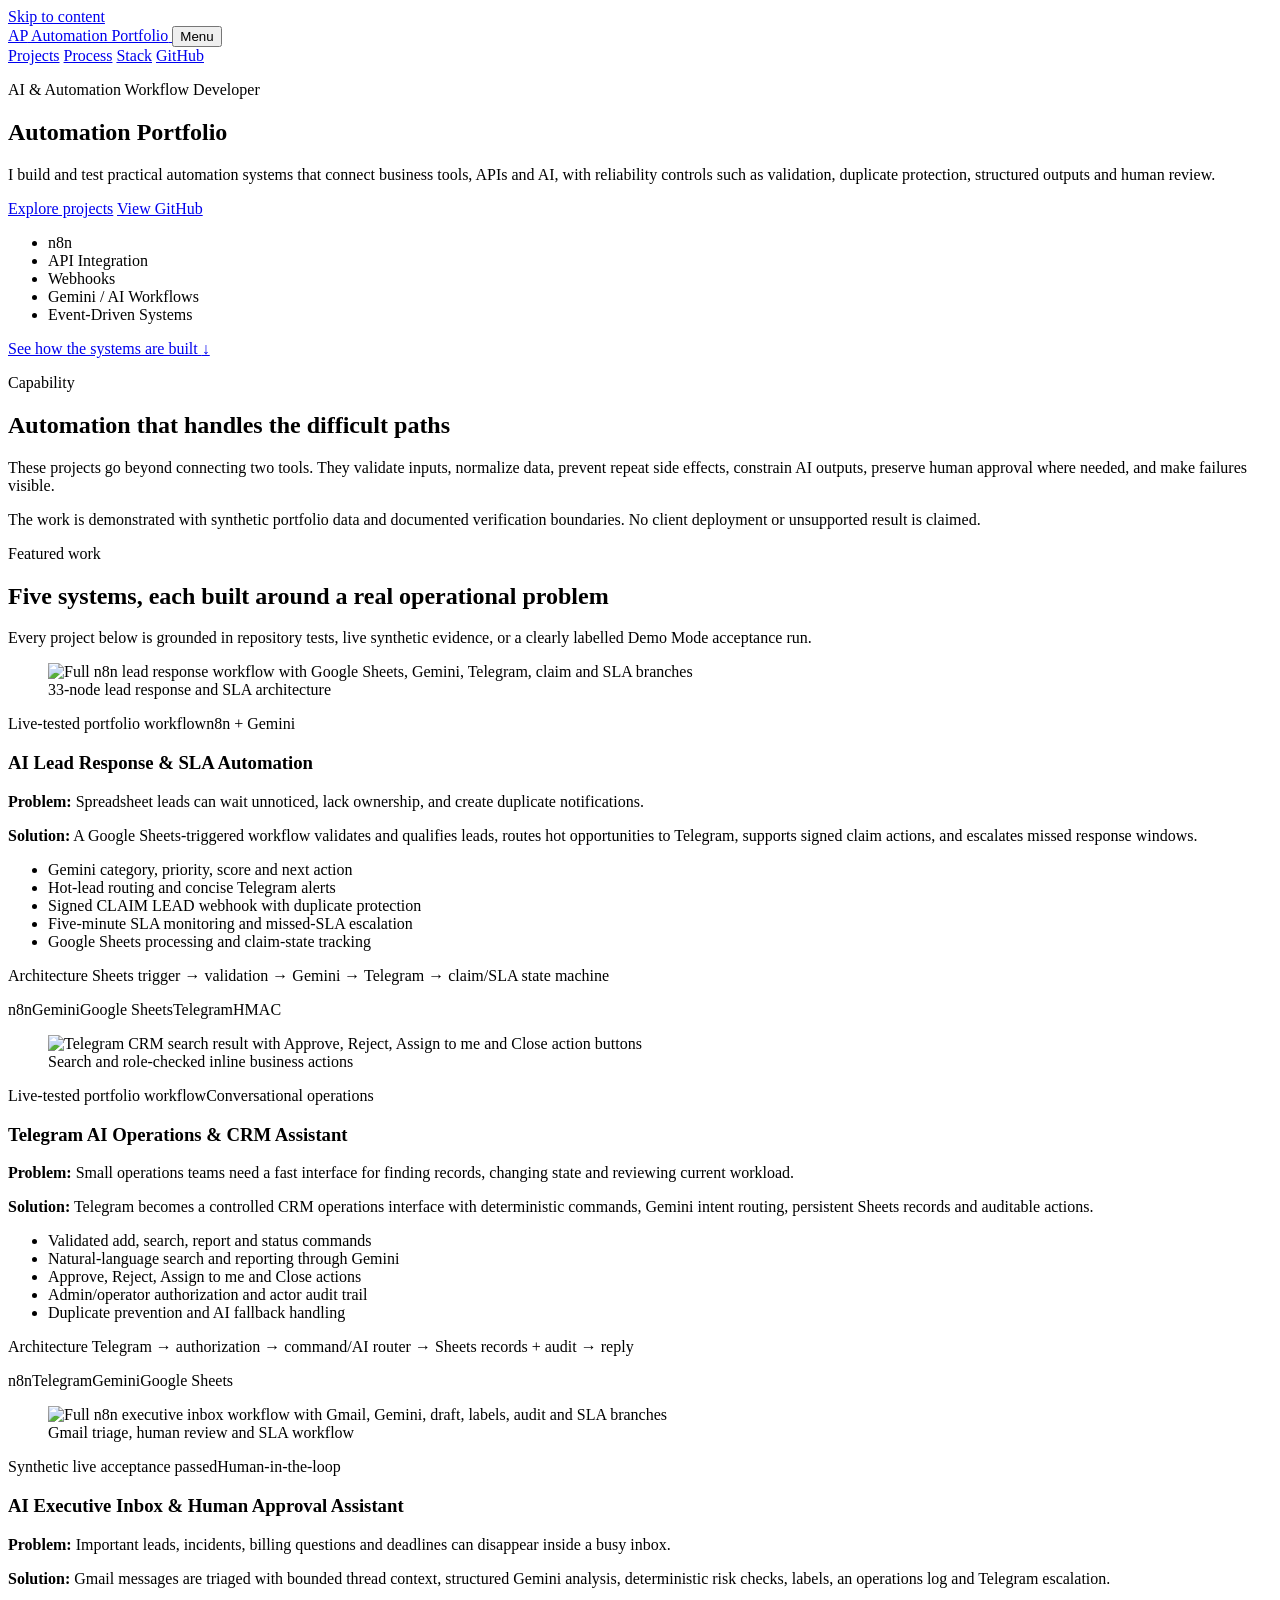
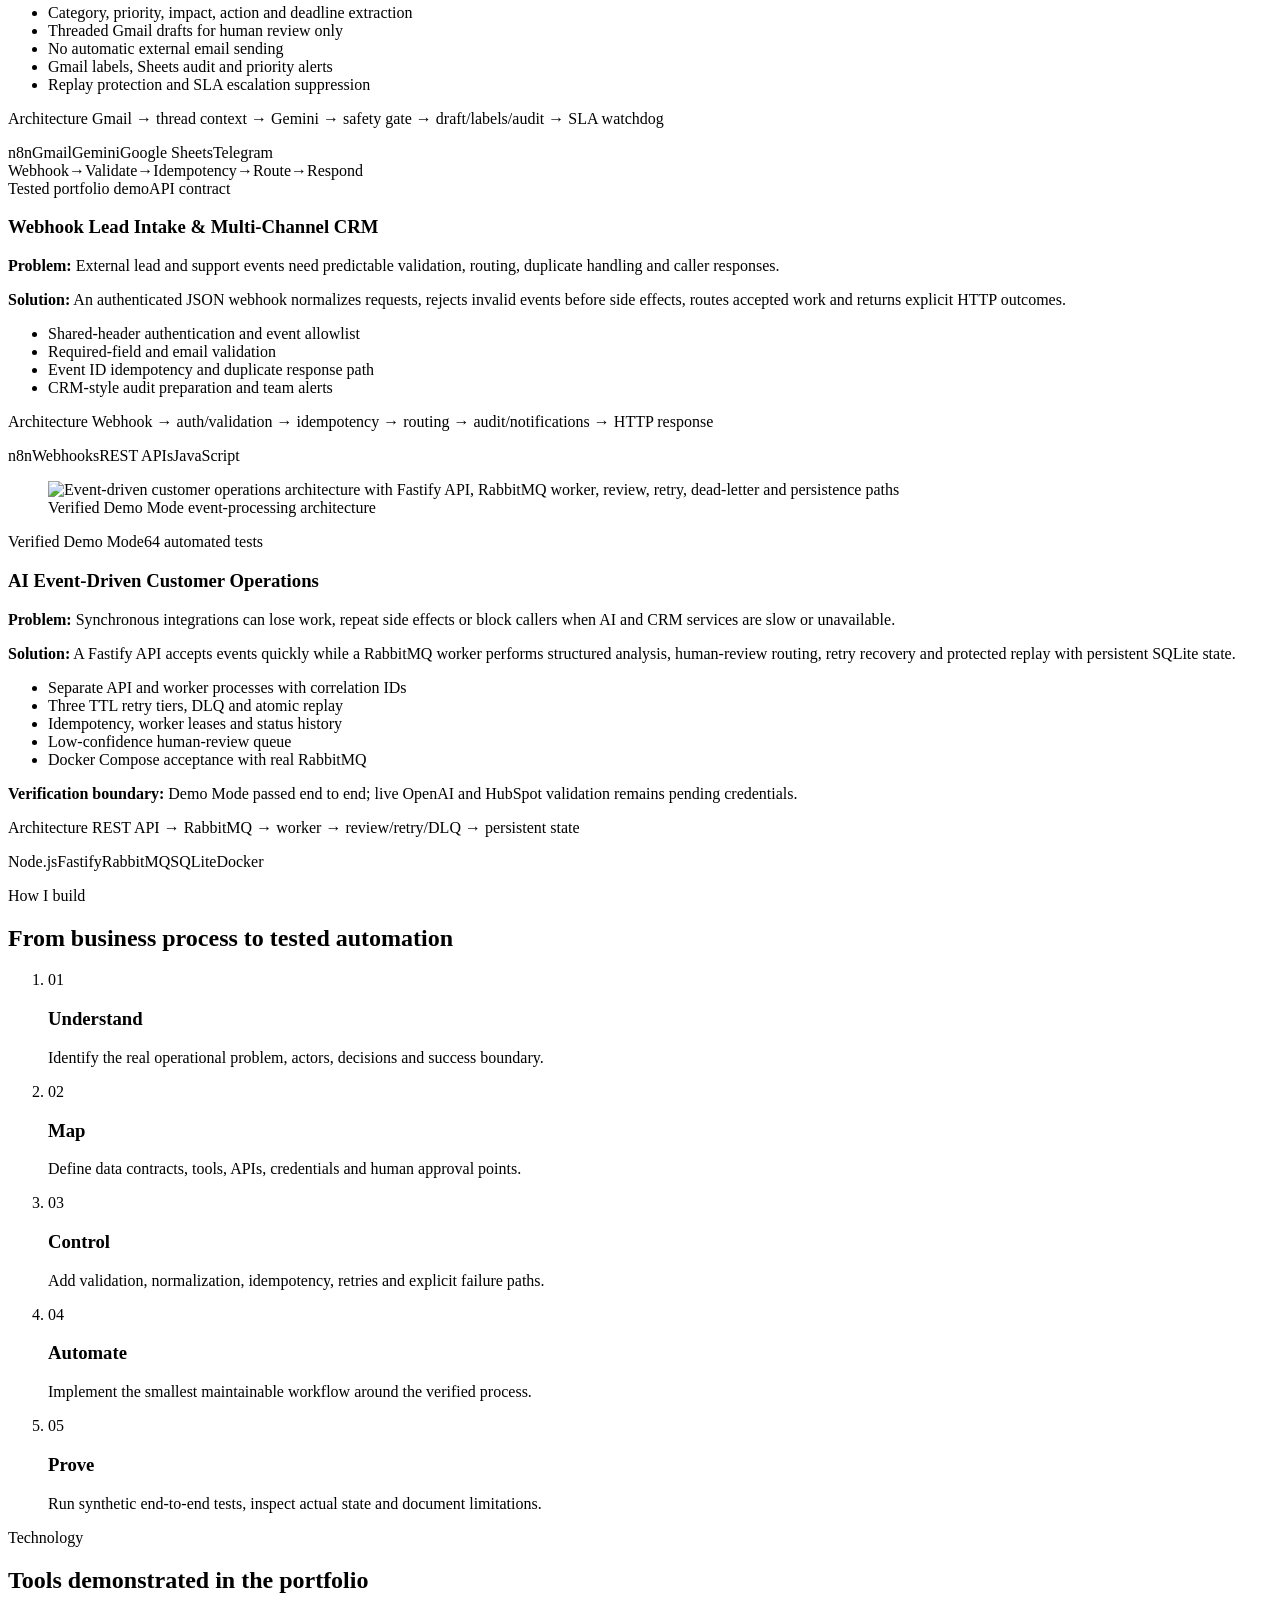
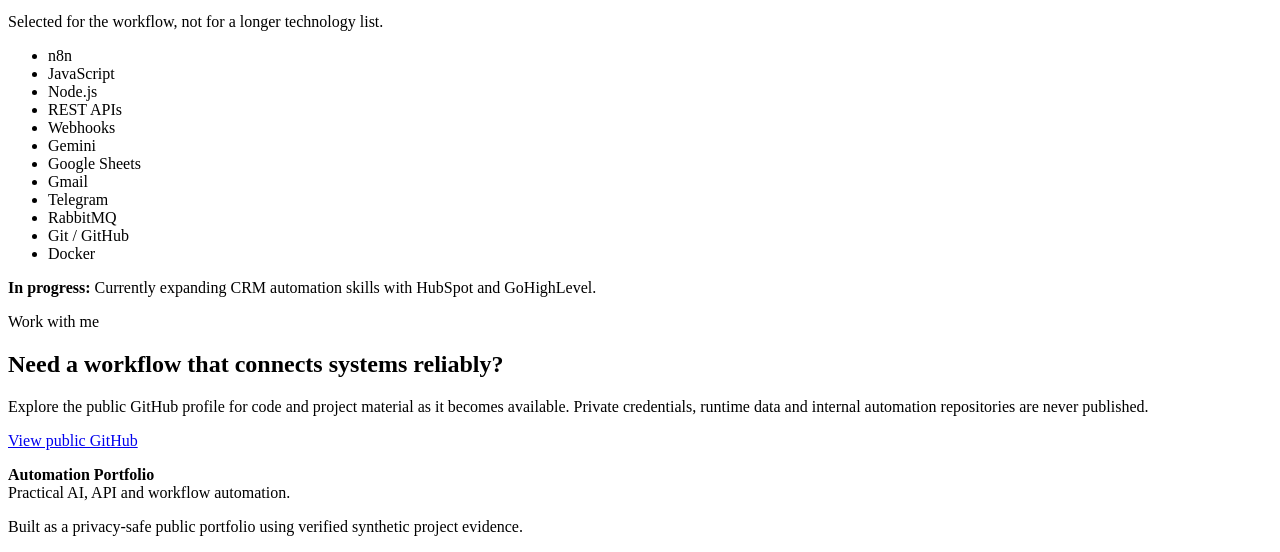
==== index.html @ 81e3103d "feat: add verified automation portfolio content" ====
<!doctype html>
<html lang="en">
<head>
  <meta charset="utf-8">
  <meta name="viewport" content="width=device-width, initial-scale=1">
  <title>Automation Portfolio | AI &amp; Automation Workflow Developer</title>
  <meta name="description" content="Practical n8n automation, AI workflows, APIs, webhooks, Gmail, Google Sheets, Telegram and event-driven integrations.">
  <meta name="theme-color" content="#102a2a">
  <meta property="og:type" content="website">
  <meta property="og:title" content="Automation Portfolio">
  <meta property="og:site_name" content="Automation Portfolio">
  <meta property="og:description" content="Practical automation systems built with n8n, APIs, AI, Google Workspace, Telegram and event-driven architecture.">
  <meta property="og:image" content="assets/lead-rescue-workflow.png">
  <link rel="icon" href="assets/favicon.svg" type="image/svg+xml">
  <link rel="stylesheet" href="styles.css">
  <script src="script.js" defer></script>
</head>
<body>
  <a class="skip-link" href="#main">Skip to content</a>

  <header class="site-header">
    <nav class="site-nav" aria-label="Primary navigation">
      <a class="brand" href="#top" aria-label="Automation Portfolio home">
        <span class="brand-mark" aria-hidden="true">AP</span>
        <span>Automation Portfolio</span>
      </a>
      <button class="nav-toggle" type="button" aria-expanded="false" aria-controls="nav-links">Menu</button>
      <div class="nav-links" id="nav-links">
        <a href="#projects">Projects</a>
        <a href="#process">Process</a>
        <a href="#stack">Stack</a>
        <a class="nav-github" href="https://github.com/Aditi727" target="_blank" rel="noreferrer">GitHub</a>
      </div>
    </nav>
  </header>

  <main id="main">
    <section class="hero" id="top" aria-labelledby="hero-title">
      <div class="hero-overlay" aria-hidden="true"></div>
      <div class="hero-content">
        <p class="eyebrow">AI &amp; Automation Workflow Developer</p>
        <h1 id="hero-title">Automation Portfolio</h1>
        <p class="hero-copy">I build and test practical automation systems that connect business tools, APIs and AI, with reliability controls such as validation, duplicate protection, structured outputs and human review.</p>
        <div class="hero-actions">
          <a class="button button-primary" href="#projects">Explore projects</a>
          <a class="button button-secondary" href="https://github.com/Aditi727" target="_blank" rel="noreferrer">View GitHub</a>
        </div>
        <ul class="capability-tags" aria-label="Core capabilities">
          <li>n8n</li>
          <li>API Integration</li>
          <li>Webhooks</li>
          <li>Gemini / AI Workflows</li>
          <li>Event-Driven Systems</li>
        </ul>
      </div>
      <a class="hero-next" href="#capability">See how the systems are built <span aria-hidden="true">↓</span></a>
    </section>

    <section class="section capability" id="capability" aria-labelledby="capability-title">
      <div class="section-shell capability-grid">
        <div>
          <p class="section-kicker">Capability</p>
          <h2 id="capability-title">Automation that handles the difficult paths</h2>
        </div>
        <div class="capability-copy">
          <p>These projects go beyond connecting two tools. They validate inputs, normalize data, prevent repeat side effects, constrain AI outputs, preserve human approval where needed, and make failures visible.</p>
          <p>The work is demonstrated with synthetic portfolio data and documented verification boundaries. No client deployment or unsupported result is claimed.</p>
        </div>
      </div>
    </section>

    <section class="section projects" id="projects" aria-labelledby="projects-title">
      <div class="section-shell">
        <div class="section-heading">
          <div>
            <p class="section-kicker">Featured work</p>
            <h2 id="projects-title">Five systems, each built around a real operational problem</h2>
          </div>
          <p>Every project below is grounded in repository tests, live synthetic evidence, or a clearly labelled Demo Mode acceptance run.</p>
        </div>

        <div class="project-list">
          <article class="project" data-project="lead-rescue">
            <figure class="project-media project-media-workflow">
              <img src="assets/lead-rescue-workflow.png" alt="Full n8n lead response workflow with Google Sheets, Gemini, Telegram, claim and SLA branches" loading="lazy" width="1600" height="1600">
              <figcaption>33-node lead response and SLA architecture</figcaption>
            </figure>
            <div class="project-body">
              <div class="project-meta"><span>Live-tested portfolio workflow</span><span>n8n + Gemini</span></div>
              <h3>AI Lead Response &amp; SLA Automation</h3>
              <p class="project-problem"><strong>Problem:</strong> Spreadsheet leads can wait unnoticed, lack ownership, and create duplicate notifications.</p>
              <p><strong>Solution:</strong> A Google Sheets-triggered workflow validates and qualifies leads, routes hot opportunities to Telegram, supports signed claim actions, and escalates missed response windows.</p>
              <ul class="feature-list">
                <li>Gemini category, priority, score and next action</li>
                <li>Hot-lead routing and concise Telegram alerts</li>
                <li>Signed CLAIM LEAD webhook with duplicate protection</li>
                <li>Five-minute SLA monitoring and missed-SLA escalation</li>
                <li>Google Sheets processing and claim-state tracking</li>
              </ul>
              <p class="architecture"><span>Architecture</span> Sheets trigger → validation → Gemini → Telegram → claim/SLA state machine</p>
              <div class="tech-row"><span>n8n</span><span>Gemini</span><span>Google Sheets</span><span>Telegram</span><span>HMAC</span></div>
            </div>
          </article>

          <article class="project project-reverse" data-project="telegram-ops">
            <figure class="project-media">
              <img src="assets/telegram-actions.png" alt="Telegram CRM search result with Approve, Reject, Assign to me and Close action buttons" loading="lazy" width="993" height="690">
              <figcaption>Search and role-checked inline business actions</figcaption>
            </figure>
            <div class="project-body">
              <div class="project-meta"><span>Live-tested portfolio workflow</span><span>Conversational operations</span></div>
              <h3>Telegram AI Operations &amp; CRM Assistant</h3>
              <p class="project-problem"><strong>Problem:</strong> Small operations teams need a fast interface for finding records, changing state and reviewing current workload.</p>
              <p><strong>Solution:</strong> Telegram becomes a controlled CRM operations interface with deterministic commands, Gemini intent routing, persistent Sheets records and auditable actions.</p>
              <ul class="feature-list">
                <li>Validated add, search, report and status commands</li>
                <li>Natural-language search and reporting through Gemini</li>
                <li>Approve, Reject, Assign to me and Close actions</li>
                <li>Admin/operator authorization and actor audit trail</li>
                <li>Duplicate prevention and AI fallback handling</li>
              </ul>
              <p class="architecture"><span>Architecture</span> Telegram → authorization → command/AI router → Sheets records + audit → reply</p>
              <div class="tech-row"><span>n8n</span><span>Telegram</span><span>Gemini</span><span>Google Sheets</span></div>
            </div>
          </article>

          <article class="project" data-project="inbox-assistant">
            <figure class="project-media project-media-wide">
              <img src="assets/inbox-workflow.png" alt="Full n8n executive inbox workflow with Gmail, Gemini, draft, labels, audit and SLA branches" loading="lazy" width="3210" height="1440">
              <figcaption>Gmail triage, human review and SLA workflow</figcaption>
            </figure>
            <div class="project-body">
              <div class="project-meta"><span>Synthetic live acceptance passed</span><span>Human-in-the-loop</span></div>
              <h3>AI Executive Inbox &amp; Human Approval Assistant</h3>
              <p class="project-problem"><strong>Problem:</strong> Important leads, incidents, billing questions and deadlines can disappear inside a busy inbox.</p>
              <p><strong>Solution:</strong> Gmail messages are triaged with bounded thread context, structured Gemini analysis, deterministic risk checks, labels, an operations log and Telegram escalation.</p>
              <ul class="feature-list">
                <li>Category, priority, impact, action and deadline extraction</li>
                <li>Threaded Gmail drafts for human review only</li>
                <li>No automatic external email sending</li>
                <li>Gmail labels, Sheets audit and priority alerts</li>
                <li>Replay protection and SLA escalation suppression</li>
              </ul>
              <p class="architecture"><span>Architecture</span> Gmail → thread context → Gemini → safety gate → draft/labels/audit → SLA watchdog</p>
              <div class="tech-row"><span>n8n</span><span>Gmail</span><span>Gemini</span><span>Google Sheets</span><span>Telegram</span></div>
            </div>
          </article>

          <article class="project project-compact" data-project="webhook-crm">
            <div class="project-diagram" role="img" aria-label="Webhook intake architecture from authenticated request through validation, routing and controlled response">
              <span>Webhook</span><b aria-hidden="true">→</b><span>Validate</span><b aria-hidden="true">→</b><span>Idempotency</span><b aria-hidden="true">→</b><span>Route</span><b aria-hidden="true">→</b><span>Respond</span>
            </div>
            <div class="project-body">
              <div class="project-meta"><span>Tested portfolio demo</span><span>API contract</span></div>
              <h3>Webhook Lead Intake &amp; Multi-Channel CRM</h3>
              <p class="project-problem"><strong>Problem:</strong> External lead and support events need predictable validation, routing, duplicate handling and caller responses.</p>
              <p><strong>Solution:</strong> An authenticated JSON webhook normalizes requests, rejects invalid events before side effects, routes accepted work and returns explicit HTTP outcomes.</p>
              <ul class="feature-list">
                <li>Shared-header authentication and event allowlist</li>
                <li>Required-field and email validation</li>
                <li>Event ID idempotency and duplicate response path</li>
                <li>CRM-style audit preparation and team alerts</li>
              </ul>
              <p class="architecture"><span>Architecture</span> Webhook → auth/validation → idempotency → routing → audit/notifications → HTTP response</p>
              <div class="tech-row"><span>n8n</span><span>Webhooks</span><span>REST APIs</span><span>JavaScript</span></div>
            </div>
          </article>

          <article class="project project-reverse" data-project="rabbitmq-ops">
            <figure class="project-media project-media-wide">
              <img src="assets/rabbitmq-architecture.png" alt="Event-driven customer operations architecture with Fastify API, RabbitMQ worker, review, retry, dead-letter and persistence paths" loading="lazy" width="1600" height="900">
              <figcaption>Verified Demo Mode event-processing architecture</figcaption>
            </figure>
            <div class="project-body">
              <div class="project-meta"><span class="status-demo">Verified Demo Mode</span><span>64 automated tests</span></div>
              <h3>AI Event-Driven Customer Operations</h3>
              <p class="project-problem"><strong>Problem:</strong> Synchronous integrations can lose work, repeat side effects or block callers when AI and CRM services are slow or unavailable.</p>
              <p><strong>Solution:</strong> A Fastify API accepts events quickly while a RabbitMQ worker performs structured analysis, human-review routing, retry recovery and protected replay with persistent SQLite state.</p>
              <ul class="feature-list">
                <li>Separate API and worker processes with correlation IDs</li>
                <li>Three TTL retry tiers, DLQ and atomic replay</li>
                <li>Idempotency, worker leases and status history</li>
                <li>Low-confidence human-review queue</li>
                <li>Docker Compose acceptance with real RabbitMQ</li>
              </ul>
              <p class="project-boundary"><strong>Verification boundary:</strong> Demo Mode passed end to end; live OpenAI and HubSpot validation remains pending credentials.</p>
              <p class="architecture"><span>Architecture</span> REST API → RabbitMQ → worker → review/retry/DLQ → persistent state</p>
              <div class="tech-row"><span>Node.js</span><span>Fastify</span><span>RabbitMQ</span><span>SQLite</span><span>Docker</span></div>
            </div>
          </article>
        </div>
      </div>
    </section>

    <section class="section process" id="process" aria-labelledby="process-title">
      <div class="section-shell">
        <p class="section-kicker">How I build</p>
        <h2 id="process-title">From business process to tested automation</h2>
        <ol class="process-list">
          <li><span>01</span><h3>Understand</h3><p>Identify the real operational problem, actors, decisions and success boundary.</p></li>
          <li><span>02</span><h3>Map</h3><p>Define data contracts, tools, APIs, credentials and human approval points.</p></li>
          <li><span>03</span><h3>Control</h3><p>Add validation, normalization, idempotency, retries and explicit failure paths.</p></li>
          <li><span>04</span><h3>Automate</h3><p>Implement the smallest maintainable workflow around the verified process.</p></li>
          <li><span>05</span><h3>Prove</h3><p>Run synthetic end-to-end tests, inspect actual state and document limitations.</p></li>
        </ol>
      </div>
    </section>

    <section class="section stack" id="stack" aria-labelledby="stack-title">
      <div class="section-shell stack-layout">
        <div>
          <p class="section-kicker">Technology</p>
          <h2 id="stack-title">Tools demonstrated in the portfolio</h2>
          <p>Selected for the workflow, not for a longer technology list.</p>
        </div>
        <ul class="stack-list" aria-label="Demonstrated technologies">
          <li>n8n</li><li>JavaScript</li><li>Node.js</li><li>REST APIs</li><li>Webhooks</li><li>Gemini</li><li>Google Sheets</li><li>Gmail</li><li>Telegram</li><li>RabbitMQ</li><li>Git / GitHub</li><li>Docker</li>
        </ul>
        <p class="learning-note"><strong>In progress:</strong> Currently expanding CRM automation skills with HubSpot and GoHighLevel.</p>
      </div>
    </section>

    <section class="section contact" id="contact" aria-labelledby="contact-title">
      <div class="section-shell contact-layout">
        <div>
          <p class="section-kicker">Work with me</p>
          <h2 id="contact-title">Need a workflow that connects systems reliably?</h2>
        </div>
        <div>
          <p>Explore the public GitHub profile for code and project material as it becomes available. Private credentials, runtime data and internal automation repositories are never published.</p>
          <a class="button button-dark" href="https://github.com/Aditi727" target="_blank" rel="noreferrer">View public GitHub</a>
        </div>
      </div>
    </section>
  </main>

  <footer class="site-footer">
    <div class="section-shell footer-layout">
      <p><strong>Automation Portfolio</strong><br>Practical AI, API and workflow automation.</p>
      <p>Built as a privacy-safe public portfolio using verified synthetic project evidence.</p>
    </div>
  </footer>

  <dialog class="image-dialog" aria-label="Project screenshot preview">
    <button class="dialog-close" type="button" aria-label="Close image preview">Close</button>
    <img src="assets/lead-rescue-workflow.png" alt="">
    <p></p>
  </dialog>
</body>
</html>
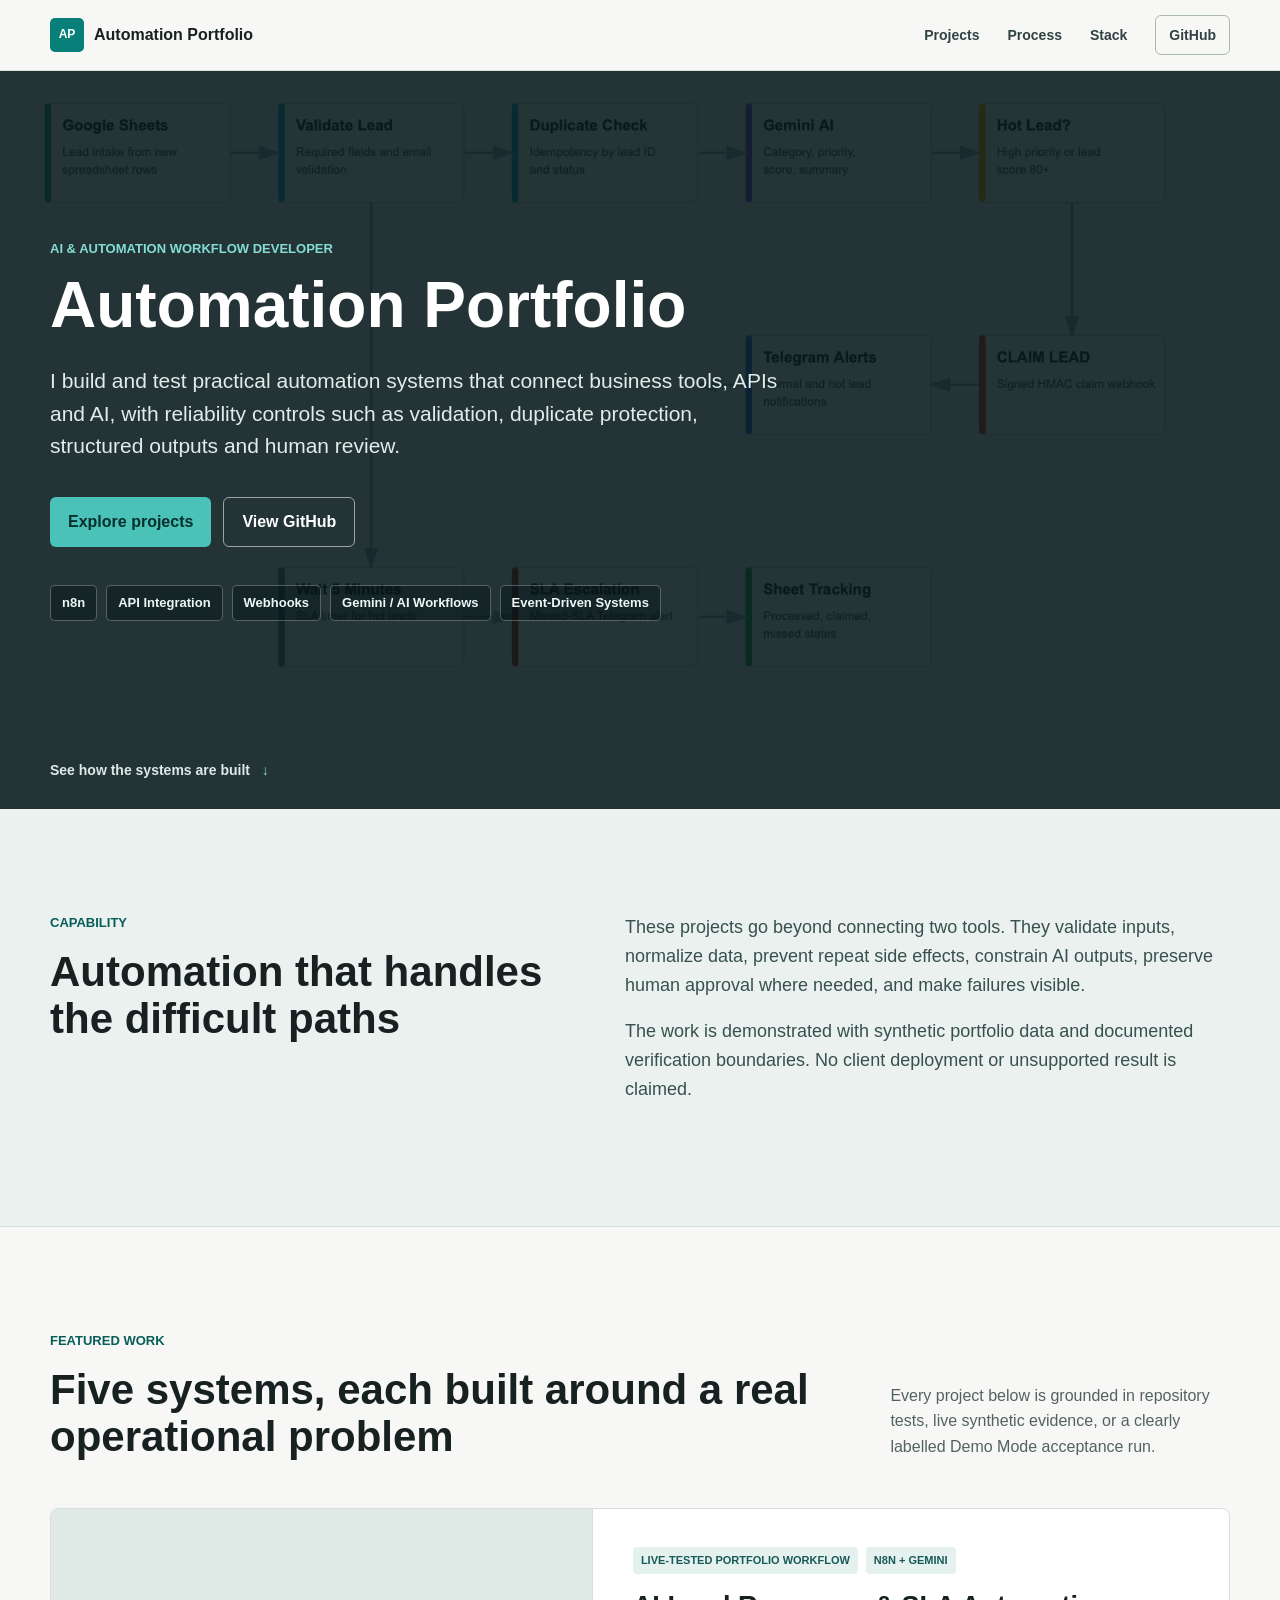
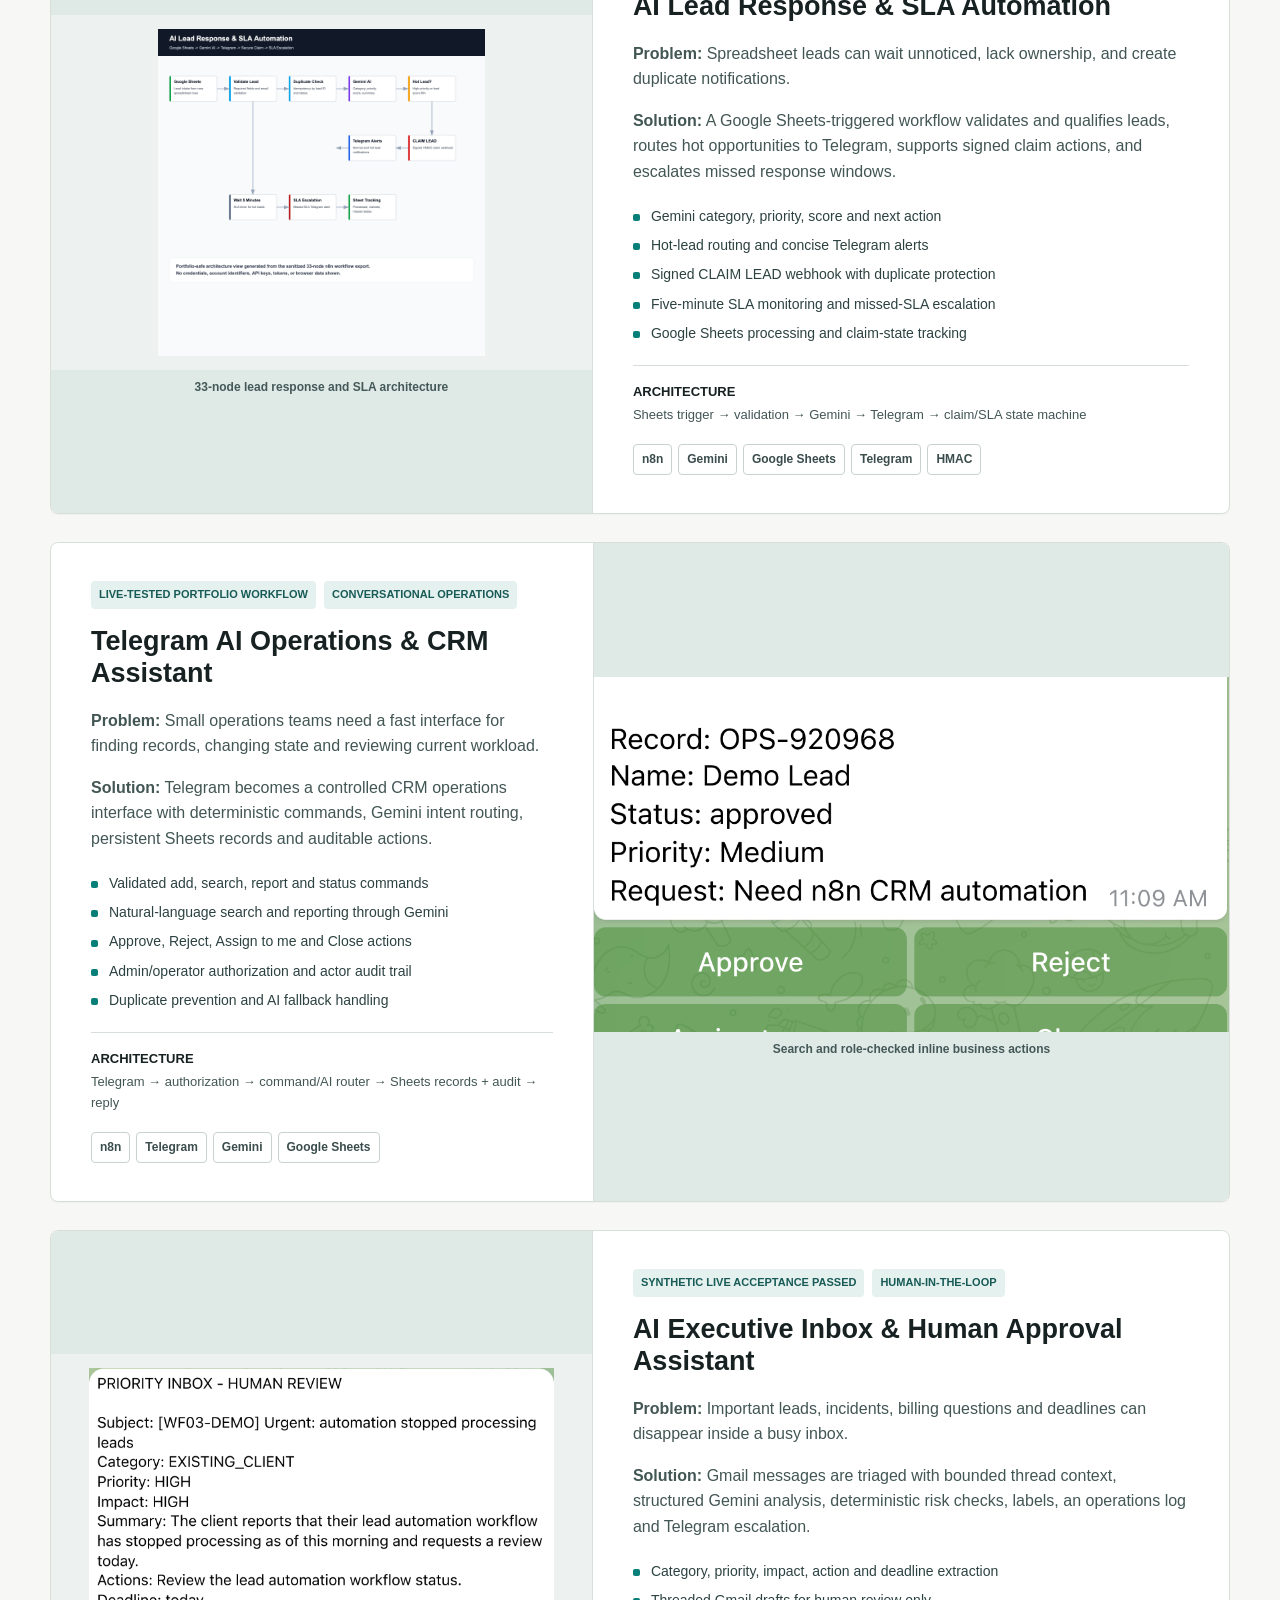
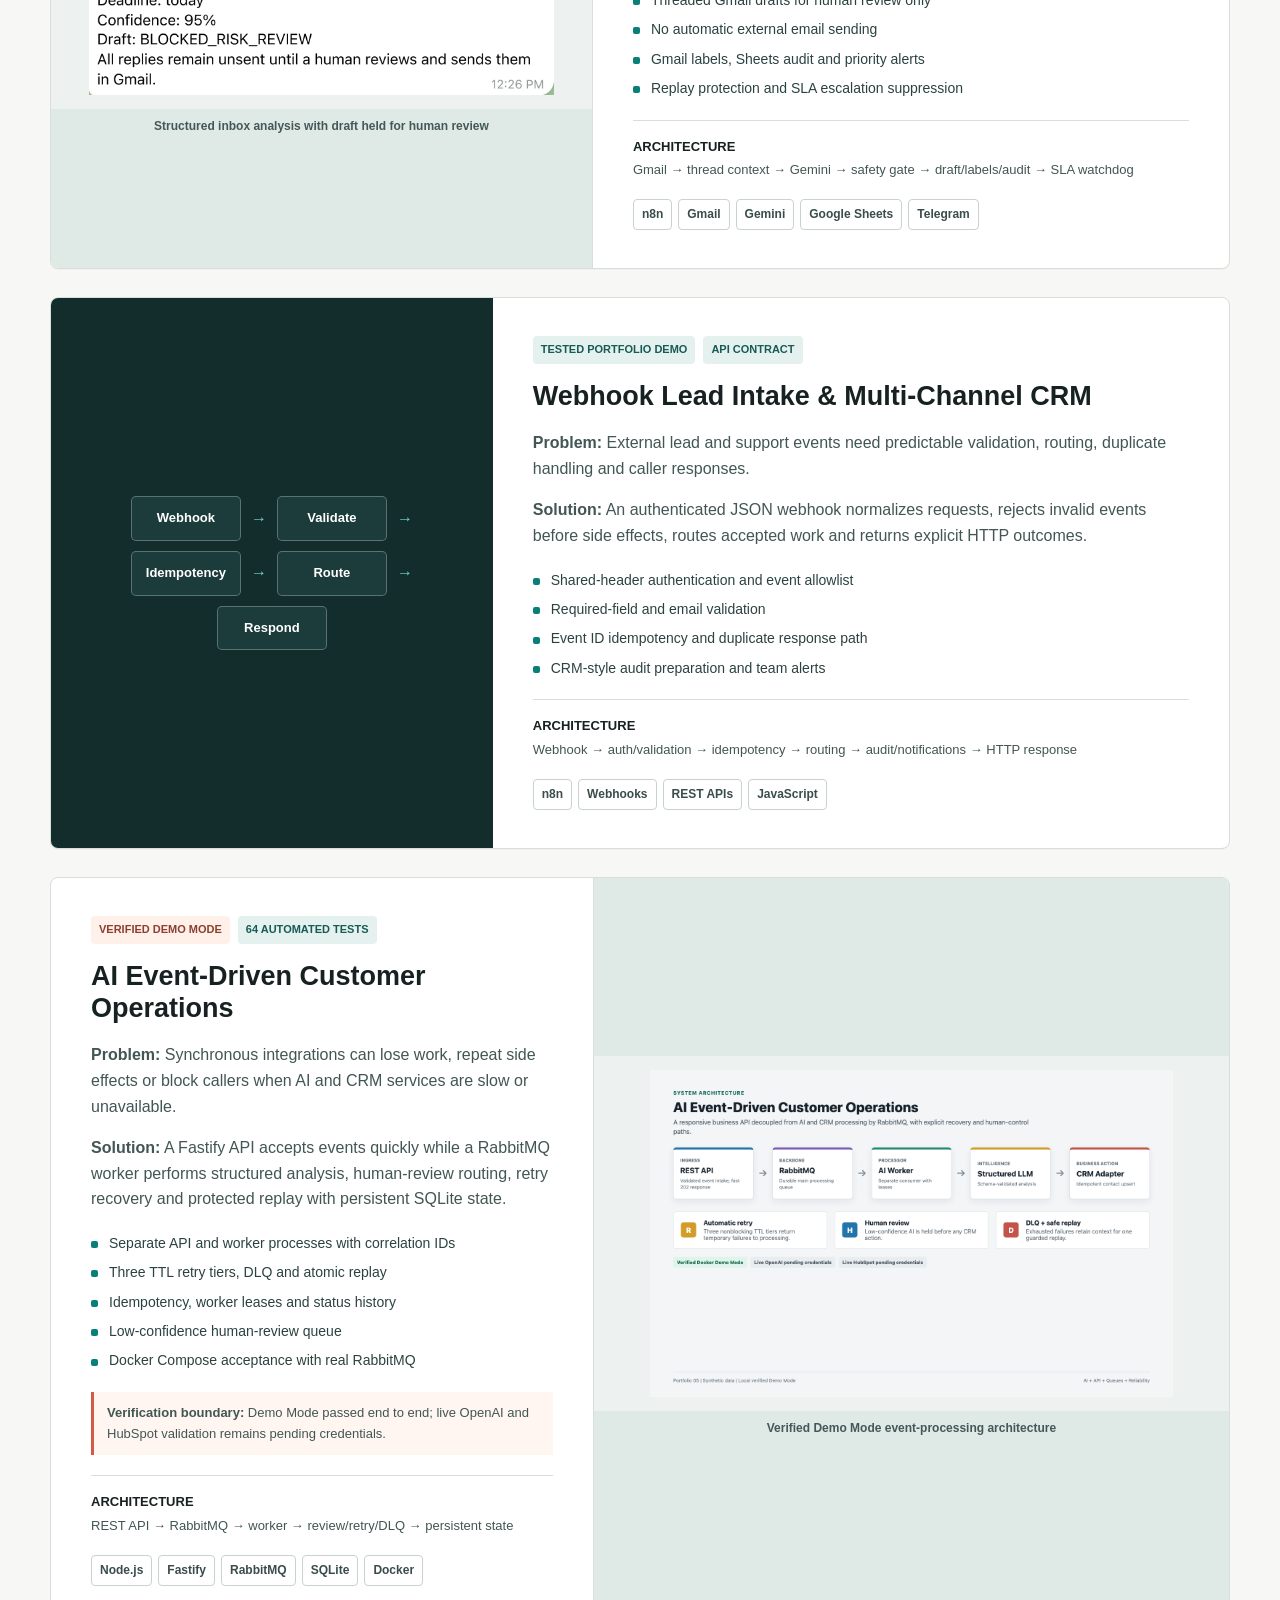
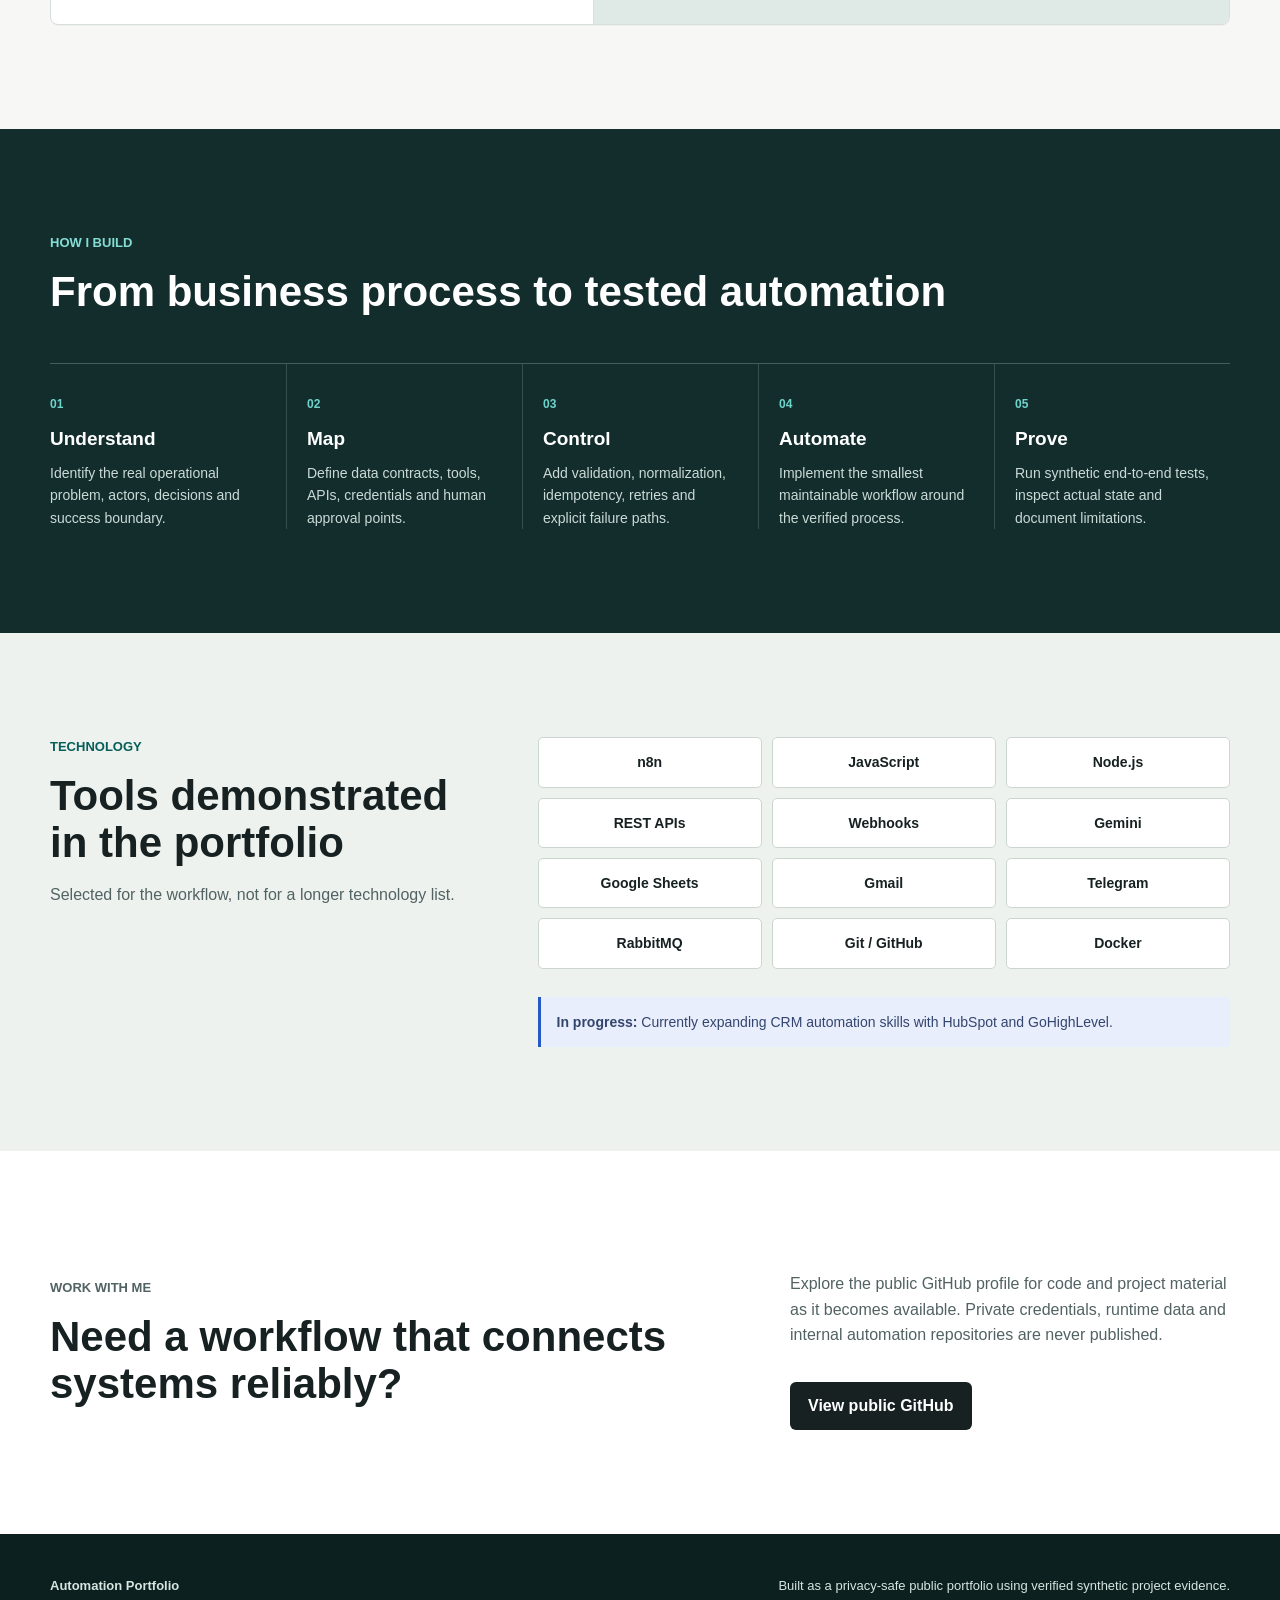
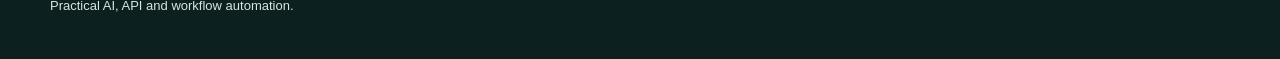
==== commit 9c903b8f: "feat: add reviewed portfolio evidence" ====
--- a/index.html
+++ b/index.html
@@ -126,8 +126,8 @@
 
           <article class="project" data-project="inbox-assistant">
             <figure class="project-media project-media-wide">
-              <img src="assets/inbox-workflow.png" alt="Full n8n executive inbox workflow with Gmail, Gemini, draft, labels, audit and SLA branches" loading="lazy" width="3210" height="1440">
-              <figcaption>Gmail triage, human review and SLA workflow</figcaption>
+              <img src="assets/inbox-priority-alert.png" alt="Synthetic priority inbox alert showing AI category, impact, action, deadline and draft review state" loading="lazy" width="2784" height="1956">
+              <figcaption>Structured inbox analysis with draft held for human review</figcaption>
             </figure>
             <div class="project-body">
               <div class="project-meta"><span>Synthetic live acceptance passed</span><span>Human-in-the-loop</span></div>
@@ -168,7 +168,7 @@
 
           <article class="project project-reverse" data-project="rabbitmq-ops">
             <figure class="project-media project-media-wide">
-              <img src="assets/rabbitmq-architecture.png" alt="Event-driven customer operations architecture with Fastify API, RabbitMQ worker, review, retry, dead-letter and persistence paths" loading="lazy" width="1600" height="900">
+              <img src="assets/rabbitmq-architecture.png" alt="Event-driven customer operations architecture with Fastify API, RabbitMQ worker, review, retry, dead-letter and persistence paths" loading="lazy" width="1440" height="900">
               <figcaption>Verified Demo Mode event-processing architecture</figcaption>
             </figure>
             <div class="project-body">
@@ -243,7 +243,7 @@
 
   <dialog class="image-dialog" aria-label="Project screenshot preview">
     <button class="dialog-close" type="button" aria-label="Close image preview">Close</button>
-    <img src="assets/lead-rescue-workflow.png" alt="">
+    <img src="assets/lead-rescue-workflow.png" alt="Expanded project evidence preview">
     <p></p>
   </dialog>
 </body>
--- a/styles.css
+++ b/styles.css
@@ -0,0 +1,912 @@
+:root {
+  --ink: #172121;
+  --muted: #526262;
+  --paper: #f7f8f5;
+  --surface: #ffffff;
+  --line: #d8dfdb;
+  --teal: #087f78;
+  --teal-dark: #075e59;
+  --cobalt: #2758c7;
+  --coral: #d45b43;
+  --hero: #102a2a;
+  --radius: 8px;
+  --shadow: 0 16px 48px rgba(14, 34, 34, 0.12);
+  --shell: 1180px;
+  color-scheme: light;
+  font-family: Inter, ui-sans-serif, -apple-system, BlinkMacSystemFont, "Segoe UI", sans-serif;
+  font-synthesis: none;
+  letter-spacing: 0;
+}
+
+* {
+  box-sizing: border-box;
+}
+
+html {
+  scroll-behavior: smooth;
+  scroll-padding-top: 80px;
+}
+
+body {
+  margin: 0;
+  background: var(--paper);
+  color: var(--ink);
+  font-size: 16px;
+  line-height: 1.6;
+  letter-spacing: 0;
+}
+
+body,
+button,
+a {
+  font-family: inherit;
+}
+
+img {
+  display: block;
+  max-width: 100%;
+}
+
+a {
+  color: inherit;
+}
+
+button,
+a {
+  -webkit-tap-highlight-color: transparent;
+}
+
+:focus-visible {
+  outline: 3px solid #ffb24a;
+  outline-offset: 4px;
+}
+
+.skip-link {
+  position: fixed;
+  top: 12px;
+  left: 12px;
+  z-index: 100;
+  padding: 10px 14px;
+  background: #ffffff;
+  color: var(--ink);
+  border-radius: 4px;
+  transform: translateY(-150%);
+}
+
+.skip-link:focus {
+  transform: translateY(0);
+}
+
+.site-header {
+  position: sticky;
+  top: 0;
+  z-index: 50;
+  background: rgba(247, 248, 245, 0.96);
+  border-bottom: 1px solid rgba(216, 223, 219, 0.9);
+  backdrop-filter: blur(16px);
+}
+
+.site-nav {
+  width: min(calc(100% - 40px), var(--shell));
+  min-height: 70px;
+  margin: 0 auto;
+  display: flex;
+  align-items: center;
+  justify-content: space-between;
+  gap: 24px;
+}
+
+.brand {
+  display: inline-flex;
+  align-items: center;
+  gap: 10px;
+  font-weight: 760;
+  text-decoration: none;
+  white-space: nowrap;
+}
+
+.brand-mark {
+  width: 34px;
+  height: 34px;
+  display: grid;
+  place-items: center;
+  border-radius: 5px;
+  background: var(--teal);
+  color: #ffffff;
+  font-size: 12px;
+  font-weight: 800;
+}
+
+.nav-links {
+  display: flex;
+  align-items: center;
+  gap: 28px;
+}
+
+.nav-links a {
+  color: #304242;
+  font-size: 14px;
+  font-weight: 680;
+  text-decoration: none;
+}
+
+.nav-links a:hover {
+  color: var(--teal-dark);
+}
+
+.nav-github {
+  padding: 8px 13px;
+  border: 1px solid #aab8b3;
+  border-radius: 6px;
+}
+
+.nav-toggle {
+  display: none;
+  min-width: 72px;
+  min-height: 40px;
+  border: 1px solid #aab8b3;
+  border-radius: 6px;
+  background: var(--surface);
+  color: var(--ink);
+  font-weight: 700;
+}
+
+.hero {
+  position: relative;
+  isolation: isolate;
+  min-height: clamp(650px, 82vh, 820px);
+  overflow: hidden;
+  display: flex;
+  align-items: center;
+  background-color: var(--hero);
+  background-image: url("assets/lead-rescue-workflow.png");
+  background-size: cover;
+  background-position: center 28%;
+  color: #ffffff;
+}
+
+.hero-overlay {
+  position: absolute;
+  inset: 0;
+  z-index: -1;
+  background: rgba(7, 26, 27, 0.88);
+}
+
+.hero-content {
+  width: min(calc(100% - 40px), var(--shell));
+  margin: 0 auto;
+  padding: 92px 0 112px;
+}
+
+.eyebrow,
+.section-kicker {
+  margin: 0 0 14px;
+  color: #84ddd5;
+  font-size: 13px;
+  font-weight: 800;
+  letter-spacing: 0;
+  text-transform: uppercase;
+}
+
+.hero h1 {
+  max-width: 900px;
+  margin: 0;
+  font-size: 64px;
+  line-height: 1.03;
+  font-weight: 820;
+  letter-spacing: 0;
+}
+
+.hero-copy {
+  max-width: 740px;
+  margin: 26px 0 0;
+  color: #e1ece9;
+  font-size: 21px;
+  line-height: 1.55;
+}
+
+.hero-actions {
+  margin-top: 34px;
+  display: flex;
+  flex-wrap: wrap;
+  gap: 12px;
+}
+
+.button {
+  min-height: 46px;
+  padding: 11px 18px;
+  display: inline-flex;
+  align-items: center;
+  justify-content: center;
+  border-radius: 6px;
+  font-weight: 750;
+  text-decoration: none;
+}
+
+.button-primary {
+  background: #4bc2b7;
+  color: #062f2d;
+}
+
+.button-primary:hover {
+  background: #6fd5cc;
+}
+
+.button-secondary {
+  border: 1px solid rgba(255, 255, 255, 0.55);
+  color: #ffffff;
+}
+
+.button-secondary:hover {
+  background: rgba(255, 255, 255, 0.1);
+}
+
+.button-dark {
+  margin-top: 18px;
+  background: var(--ink);
+  color: #ffffff;
+}
+
+.button-dark:hover {
+  background: var(--teal-dark);
+}
+
+.capability-tags,
+.stack-list,
+.feature-list,
+.process-list {
+  padding: 0;
+  list-style: none;
+}
+
+.capability-tags {
+  max-width: 800px;
+  margin: 38px 0 0;
+  display: flex;
+  flex-wrap: wrap;
+  gap: 9px;
+}
+
+.capability-tags li {
+  padding: 7px 11px;
+  border: 1px solid rgba(255, 255, 255, 0.28);
+  border-radius: 5px;
+  background: rgba(4, 18, 19, 0.42);
+  color: #eef7f5;
+  font-size: 13px;
+  font-weight: 650;
+}
+
+.hero-next {
+  position: absolute;
+  left: max(20px, calc((100% - var(--shell)) / 2));
+  bottom: 28px;
+  color: #dceae7;
+  font-size: 14px;
+  font-weight: 650;
+  text-decoration: none;
+}
+
+.hero-next span {
+  margin-left: 8px;
+  color: #84ddd5;
+}
+
+.section {
+  padding: 104px 0;
+}
+
+.section-shell {
+  width: min(calc(100% - 40px), var(--shell));
+  margin: 0 auto;
+}
+
+.section h2 {
+  margin: 0;
+  font-size: 42px;
+  line-height: 1.12;
+  font-weight: 800;
+  letter-spacing: 0;
+}
+
+.section-kicker {
+  color: var(--teal-dark);
+}
+
+.capability {
+  background: #eaf1ee;
+  border-bottom: 1px solid var(--line);
+}
+
+.capability-grid {
+  display: grid;
+  grid-template-columns: minmax(0, 0.9fr) minmax(0, 1.1fr);
+  gap: 80px;
+  align-items: start;
+}
+
+.capability-copy {
+  max-width: 650px;
+  color: #38504f;
+  font-size: 18px;
+}
+
+.capability-copy p {
+  margin: 0 0 18px;
+}
+
+.projects {
+  background: var(--paper);
+}
+
+.section-heading {
+  display: grid;
+  grid-template-columns: minmax(0, 1.4fr) minmax(260px, 0.6fr);
+  gap: 48px;
+  align-items: end;
+  margin-bottom: 48px;
+}
+
+.section-heading > p {
+  margin: 0;
+  color: var(--muted);
+}
+
+.project-list {
+  display: grid;
+  gap: 28px;
+}
+
+.project {
+  min-width: 0;
+  display: grid;
+  grid-template-columns: minmax(340px, 0.92fr) minmax(0, 1.08fr);
+  border: 1px solid var(--line);
+  border-radius: var(--radius);
+  background: var(--surface);
+  overflow: hidden;
+  box-shadow: 0 1px 0 rgba(14, 34, 34, 0.03);
+}
+
+.project-reverse .project-media {
+  order: 2;
+}
+
+.project-reverse .project-body {
+  order: 1;
+}
+
+.project-media {
+  min-width: 0;
+  min-height: 390px;
+  margin: 0;
+  display: flex;
+  flex-direction: column;
+  justify-content: center;
+  background: #dfe9e6;
+  border-right: 1px solid var(--line);
+}
+
+.project-reverse .project-media {
+  border-right: 0;
+  border-left: 1px solid var(--line);
+}
+
+.project-media img {
+  width: 100%;
+  height: 355px;
+  object-fit: cover;
+  cursor: zoom-in;
+}
+
+.project-media-workflow img,
+.project-media-wide img {
+  padding: 14px;
+  object-fit: contain;
+  background: #edf2f0;
+}
+
+.project-media figcaption {
+  min-height: 36px;
+  padding: 8px 14px;
+  color: #445957;
+  font-size: 12px;
+  font-weight: 700;
+  text-align: center;
+}
+
+.project-body {
+  min-width: 0;
+  padding: 38px 40px;
+}
+
+.project-meta {
+  display: flex;
+  flex-wrap: wrap;
+  gap: 8px;
+  margin-bottom: 16px;
+}
+
+.project-meta span {
+  padding: 5px 8px;
+  border-radius: 4px;
+  background: #e4f1ee;
+  color: #185a56;
+  font-size: 11px;
+  font-weight: 800;
+  text-transform: uppercase;
+}
+
+.project-meta .status-demo {
+  background: #fff0e9;
+  color: #8b3f2e;
+}
+
+.project h3 {
+  margin: 0 0 18px;
+  font-size: 27px;
+  line-height: 1.2;
+  letter-spacing: 0;
+}
+
+.project p {
+  color: #425654;
+}
+
+.project-problem {
+  margin-top: 0;
+}
+
+.feature-list {
+  display: grid;
+  gap: 7px;
+  margin: 20px 0;
+}
+
+.feature-list li {
+  position: relative;
+  padding-left: 18px;
+  color: #2c4240;
+  font-size: 14px;
+}
+
+.feature-list li::before {
+  content: "";
+  position: absolute;
+  top: 0.65em;
+  left: 0;
+  width: 7px;
+  height: 7px;
+  border-radius: 2px;
+  background: var(--teal);
+}
+
+.architecture {
+  margin: 20px 0 0;
+  padding-top: 16px;
+  border-top: 1px solid var(--line);
+  font-size: 13px;
+}
+
+.architecture span {
+  display: block;
+  margin-bottom: 3px;
+  color: var(--ink);
+  font-weight: 800;
+  text-transform: uppercase;
+}
+
+.tech-row {
+  display: flex;
+  flex-wrap: wrap;
+  gap: 6px;
+  margin-top: 18px;
+}
+
+.tech-row span {
+  padding: 5px 8px;
+  border: 1px solid #c8d3cf;
+  border-radius: 4px;
+  color: #3a4c4b;
+  font-size: 12px;
+  font-weight: 680;
+}
+
+.project-boundary {
+  padding: 11px 13px;
+  border-left: 3px solid var(--coral);
+  background: #fff6f1;
+  font-size: 13px;
+}
+
+.project-compact {
+  grid-template-columns: minmax(340px, 0.75fr) minmax(0, 1.25fr);
+}
+
+.project-diagram {
+  min-height: 390px;
+  padding: 36px;
+  display: flex;
+  flex-wrap: wrap;
+  align-content: center;
+  align-items: center;
+  justify-content: center;
+  gap: 10px;
+  background: #132d2d;
+  color: #ffffff;
+}
+
+.project-diagram span {
+  min-width: 110px;
+  padding: 11px;
+  border: 1px solid rgba(255, 255, 255, 0.28);
+  border-radius: 5px;
+  background: #1c3c3b;
+  font-size: 13px;
+  font-weight: 750;
+  text-align: center;
+}
+
+.project-diagram b {
+  color: #6dd4cb;
+}
+
+.process {
+  background: #132d2d;
+  color: #ffffff;
+}
+
+.process .section-kicker {
+  color: #84ddd5;
+}
+
+.process-list {
+  margin: 48px 0 0;
+  display: grid;
+  grid-template-columns: repeat(5, minmax(0, 1fr));
+  border-top: 1px solid rgba(255, 255, 255, 0.22);
+}
+
+.process-list li {
+  min-width: 0;
+  padding: 26px 20px 0 0;
+}
+
+.process-list li + li {
+  padding-left: 20px;
+  border-left: 1px solid rgba(255, 255, 255, 0.16);
+}
+
+.process-list span {
+  color: #6dd4cb;
+  font-size: 12px;
+  font-weight: 800;
+}
+
+.process-list h3 {
+  margin: 8px 0;
+  font-size: 19px;
+}
+
+.process-list p {
+  margin: 0;
+  color: #cadbd7;
+  font-size: 14px;
+}
+
+.stack {
+  background: #eef2ef;
+}
+
+.stack-layout {
+  display: grid;
+  grid-template-columns: minmax(250px, 0.75fr) minmax(0, 1.25fr);
+  gap: 46px 72px;
+  align-items: start;
+}
+
+.stack-layout > div > p:last-child {
+  color: var(--muted);
+}
+
+.stack-list {
+  margin: 0;
+  display: grid;
+  grid-template-columns: repeat(3, minmax(0, 1fr));
+  gap: 10px;
+}
+
+.stack-list li {
+  min-width: 0;
+  padding: 13px 12px;
+  border: 1px solid #cbd6d1;
+  border-radius: 5px;
+  background: var(--surface);
+  font-size: 14px;
+  font-weight: 720;
+  text-align: center;
+}
+
+.learning-note {
+  grid-column: 2;
+  margin: -18px 0 0;
+  padding: 14px 16px;
+  border-left: 3px solid var(--cobalt);
+  background: #e9eefc;
+  color: #33456e;
+  font-size: 14px;
+}
+
+.contact {
+  background: #ffffff;
+}
+
+.contact-layout {
+  display: grid;
+  grid-template-columns: minmax(0, 1.2fr) minmax(280px, 0.8fr);
+  gap: 80px;
+  align-items: center;
+}
+
+.contact-layout p {
+  color: var(--muted);
+}
+
+.site-footer {
+  padding: 42px 0;
+  background: #0c2020;
+  color: #d7e5e1;
+}
+
+.footer-layout {
+  display: flex;
+  justify-content: space-between;
+  gap: 40px;
+}
+
+.footer-layout p {
+  max-width: 480px;
+  margin: 0;
+  font-size: 13px;
+}
+
+.image-dialog {
+  width: min(92vw, 1180px);
+  max-height: 90vh;
+  padding: 48px 18px 18px;
+  border: 0;
+  border-radius: var(--radius);
+  background: #f8faf8;
+  box-shadow: var(--shadow);
+}
+
+.image-dialog::backdrop {
+  background: rgba(6, 17, 18, 0.78);
+}
+
+.image-dialog img {
+  width: 100%;
+  max-height: 72vh;
+  object-fit: contain;
+}
+
+.image-dialog p {
+  margin: 12px 0 0;
+  color: var(--muted);
+  font-size: 13px;
+  text-align: center;
+}
+
+.dialog-close {
+  position: absolute;
+  top: 10px;
+  right: 12px;
+  min-width: 62px;
+  min-height: 32px;
+  border: 1px solid #aebcb7;
+  border-radius: 5px;
+  background: #ffffff;
+  color: var(--ink);
+  font-weight: 700;
+}
+
+@media (max-width: 980px) {
+  .hero h1 {
+    font-size: 52px;
+  }
+
+  .section {
+    padding: 82px 0;
+  }
+
+  .capability-grid,
+  .section-heading,
+  .stack-layout,
+  .contact-layout {
+    grid-template-columns: 1fr;
+    gap: 32px;
+  }
+
+  .project,
+  .project-compact {
+    grid-template-columns: 1fr;
+  }
+
+  .project-reverse .project-media,
+  .project-reverse .project-body {
+    order: initial;
+  }
+
+  .project-media,
+  .project-reverse .project-media {
+    min-height: 0;
+    border: 0;
+    border-bottom: 1px solid var(--line);
+  }
+
+  .project-media img {
+    height: 390px;
+  }
+
+  .project-diagram {
+    min-height: 260px;
+  }
+
+  .process-list {
+    grid-template-columns: repeat(2, minmax(0, 1fr));
+  }
+
+  .process-list li {
+    padding: 24px 20px 24px 0;
+    border-bottom: 1px solid rgba(255, 255, 255, 0.16);
+  }
+
+  .learning-note {
+    grid-column: 1;
+    margin-top: 0;
+  }
+}
+
+@media (max-width: 680px) {
+  .site-nav {
+    width: min(calc(100% - 28px), var(--shell));
+    min-height: 62px;
+  }
+
+  .brand > span:last-child {
+    font-size: 14px;
+  }
+
+  .nav-toggle {
+    display: inline-flex;
+    align-items: center;
+    justify-content: center;
+  }
+
+  .nav-links {
+    position: absolute;
+    top: 62px;
+    left: 0;
+    right: 0;
+    display: none;
+    padding: 16px 20px 20px;
+    flex-direction: column;
+    align-items: stretch;
+    gap: 6px;
+    background: var(--paper);
+    border-bottom: 1px solid var(--line);
+  }
+
+  .nav-links.is-open {
+    display: flex;
+  }
+
+  .nav-links a {
+    min-height: 42px;
+    padding: 9px 10px;
+  }
+
+  .hero {
+    min-height: clamp(610px, 86vh, 760px);
+    background-position: 42% center;
+  }
+
+  .hero-content,
+  .section-shell {
+    width: min(calc(100% - 28px), var(--shell));
+  }
+
+  .hero-content {
+    padding: 76px 0 104px;
+  }
+
+  .hero h1 {
+    font-size: 40px;
+    line-height: 1.08;
+  }
+
+  .hero-copy {
+    font-size: 18px;
+  }
+
+  .hero-actions .button {
+    width: 100%;
+  }
+
+  .hero-next {
+    left: 14px;
+    bottom: 20px;
+  }
+
+  .section {
+    padding: 68px 0;
+  }
+
+  .section h2 {
+    font-size: 32px;
+  }
+
+  .section-heading {
+    margin-bottom: 32px;
+  }
+
+  .project-body {
+    padding: 28px 22px;
+  }
+
+  .project h3 {
+    font-size: 23px;
+  }
+
+  .project-media img {
+    height: 260px;
+  }
+
+  .project-media-workflow img,
+  .project-media-wide img {
+    padding: 8px;
+  }
+
+  .project-diagram {
+    min-height: 250px;
+    padding: 26px 18px;
+  }
+
+  .project-diagram span {
+    min-width: 96px;
+  }
+
+  .process-list {
+    grid-template-columns: 1fr;
+  }
+
+  .process-list li,
+  .process-list li + li {
+    padding: 20px 0;
+    border-left: 0;
+  }
+
+  .stack-list {
+    grid-template-columns: repeat(2, minmax(0, 1fr));
+  }
+
+  .footer-layout {
+    flex-direction: column;
+    gap: 20px;
+  }
+}
+
+@media (prefers-reduced-motion: reduce) {
+  html {
+    scroll-behavior: auto;
+  }
+
+  *,
+  *::before,
+  *::after {
+    scroll-behavior: auto !important;
+    transition-duration: 0.01ms !important;
+    animation-duration: 0.01ms !important;
+    animation-iteration-count: 1 !important;
+  }
+}
